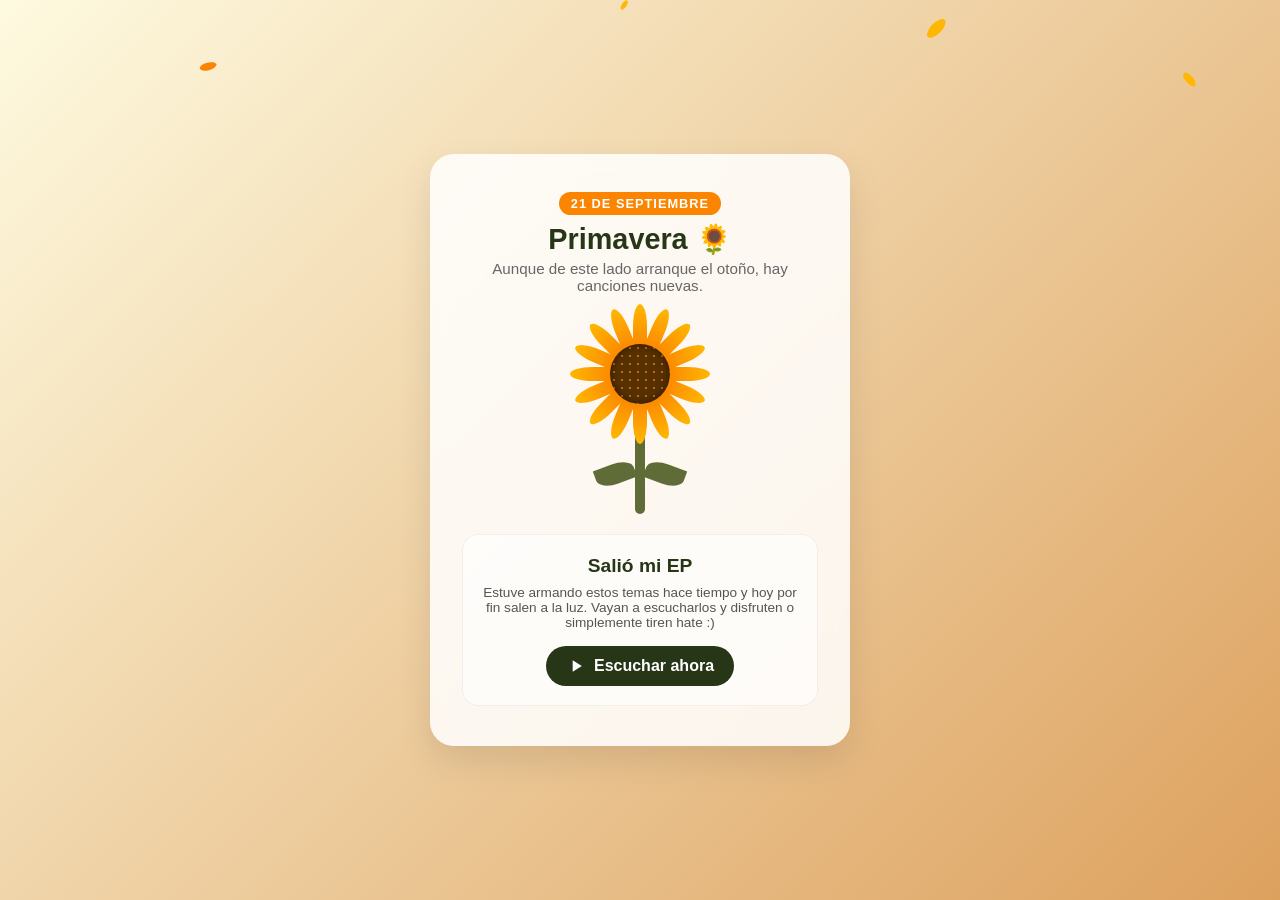
==== index.html @ 966b45fd "luna-ep 2" ====
<!DOCTYPE html>
<html lang="es">
<head>
  <meta charset="UTF-8">
  <meta name="viewport" content="width=device-width, initial-scale=1.0">
  <title>¡Feliz Primavera & Lanzamiento EP!</title>
  <link rel="stylesheet" href="style.css">
</head>
<body>

  <!-- Fondo animado para pétalos cayendo/flotando -->
  <canvas id="canvas-petals"></canvas>

  <!-- Tarjeta Principal -->
  <main class="card">
    <div class="header">
      <span class="badge">21 de Septiembre</span>
      <h1>Primavera 🌻</h1>
      <p class="subtitle">Aunque de este lado arranque el otoño, hay canciones nuevas.</p>
    </div>

    <!-- Animación del Girasol -->
    <div class="sunflower-container">
      <div class="sunflower">
        <div class="flower-center"></div>
        <div class="petals" id="petals"></div>
      </div>
      <div class="stem"></div>
      <div class="leaf leaf-left"></div>
      <div class="leaf leaf-right"></div>
    </div>

    <!-- Sección del Lanzamiento del EP -->
    <section class="ep-release">
      <h2>Salió mi EP</h2>
      <p>Estuve armando estos temas hace tiempo y hoy por fin salen a la luz. Vayan a escucharlos y disfruten o simplemente tiren hate :)</p>
      
      <a href="https://open.spotify.com/album/5CwFKggVaKTUqK1P8tBMvN" target="_blank" rel="noopener noreferrer" class="btn-listen">
        <svg class="icon" viewBox="0 0 24 24" width="20" height="20" fill="currentColor">
          <path d="M8 5v14l11-7z"/>
        </svg>
        Escuchar ahora
      </a>
    </section>
  </main>

  <script src="script.js"></script>
</body>
</html>
---- style.css ----
:root {
  --bg-color: #fefae0;
  --card-bg: rgba(255, 255, 255, 0.85);
  --primary-yellow: #ffb703;
  --center-brown: #583101;
  --stem-green: #606c38;
  --text-dark: #283618;
  --accent-orange: #fb8500;
}

* {
  box-sizing: border-box;
  margin: 0;
  padding: 0;
}

body {
  font-family: 'Segoe UI', Tahoma, Geneva, Verdana, sans-serif;
  background: linear-gradient(135deg, #fefae0 0%, #dda15e 100%);
  min-height: 100vh;
  display: flex;
  justify-content: center;
  align-items: center;
  overflow-x: hidden;
  color: var(--text-dark);
}

#canvas-petals {
  position: fixed;
  top: 0;
  left: 0;
  pointer-events: none;
  z-index: 1;
}

.card {
  position: relative;
  z-index: 2;
  background: var(--card-bg);
  backdrop-filter: blur(10px);
  padding: 2.5rem 2rem;
  border-radius: 24px;
  box-shadow: 0 15px 35px rgba(0, 0, 0, 0.1);
  max-width: 420px;
  width: 90%;
  text-align: center;
  animation: fadeIn 1.2s ease-out;
}

.badge {
  background: var(--accent-orange);
  color: #fff;
  font-size: 0.8rem;
  font-weight: bold;
  padding: 4px 12px;
  border-radius: 12px;
  text-transform: uppercase;
  letter-spacing: 1px;
}

h1 {
  font-size: 1.8rem;
  margin-top: 10px;
  color: var(--text-dark);
}

.subtitle {
  font-size: 0.95rem;
  color: #666;
  margin-top: 4px;
}

/* --- Animación del Girasol --- */
.sunflower-container {
  position: relative;
  height: 200px;
  display: flex;
  justify-content: center;
  align-items: flex-end;
  margin: 20px 0;
}

.sunflower {
  position: absolute;
  top: 10px;
  width: 100px;
  height: 100px;
  z-index: 3;
  animation: float 4s ease-in-out infinite;
}

.flower-center {
  position: absolute;
  width: 60px;
  height: 60px;
  background-color: var(--center-brown);
  background-image: radial-gradient(#bc6c25 20%, transparent 20%);
  background-size: 8px 8px;
  border-radius: 50%;
  top: 50%;
  left: 50%;
  transform: translate(-50%, -50%);
  z-index: 2;
  box-shadow: inset 0 0 10px rgba(0,0,0,0.5);
}

.petals {
  position: absolute;
  width: 100%;
  height: 100%;
}

.petal {
  position: absolute;
  top: 50%;
  left: 50%;
  width: 14px;
  height: 45px;
  background: linear-gradient(to top, var(--accent-orange), var(--primary-yellow));
  border-radius: 50% 50% 20% 20%;
  transform-origin: center bottom;
  margin-left: -7px;
  margin-top: -45px;
}

.stem {
  width: 10px;
  height: 120px;
  background-color: var(--stem-green);
  border-radius: 5px;
  z-index: 1;
}

.leaf {
  position: absolute;
  width: 40px;
  height: 20px;
  background-color: var(--stem-green);
  border-radius: 0 50% 0 50%;
  bottom: 30px;
}

.leaf-left {
  left: 50%;
  transform: translateX(-45px) rotate(-20deg);
}

.leaf-right {
  right: 50%;
  transform: translateX(45px) scaleX(-1) rotate(-20deg);
}

/* --- Sección EP --- */
.ep-release {
  background: rgba(255, 255, 255, 0.6);
  padding: 1.2rem;
  border-radius: 16px;
  border: 1px solid rgba(0, 0, 0, 0.05);
}

.ep-release h2 {
  font-size: 1.2rem;
  color: var(--text-dark);
}

.ep-release p {
  font-size: 0.85rem;
  color: #555;
  margin: 8px 0 16px;
}

.btn-listen {
  display: inline-flex;
  align-items: center;
  justify-content: center;
  gap: 8px;
  background: var(--text-dark);
  color: #fff;
  text-decoration: none;
  font-weight: 600;
  padding: 10px 20px;
  border-radius: 30px;
  transition: background 0.3s ease, transform 0.2s ease;
}

.btn-listen:hover {
  background: var(--accent-orange);
  transform: translateY(-2deg);
}

/* Keyframes */
@keyframes float {
  0%, 100% { transform: translateY(0); }
  50% { transform: translateY(-6px); }
}

@keyframes fadeIn {
  from { opacity: 0; transform: translateY(20px); }
  to { opacity: 1; transform: translateY(0); }
}
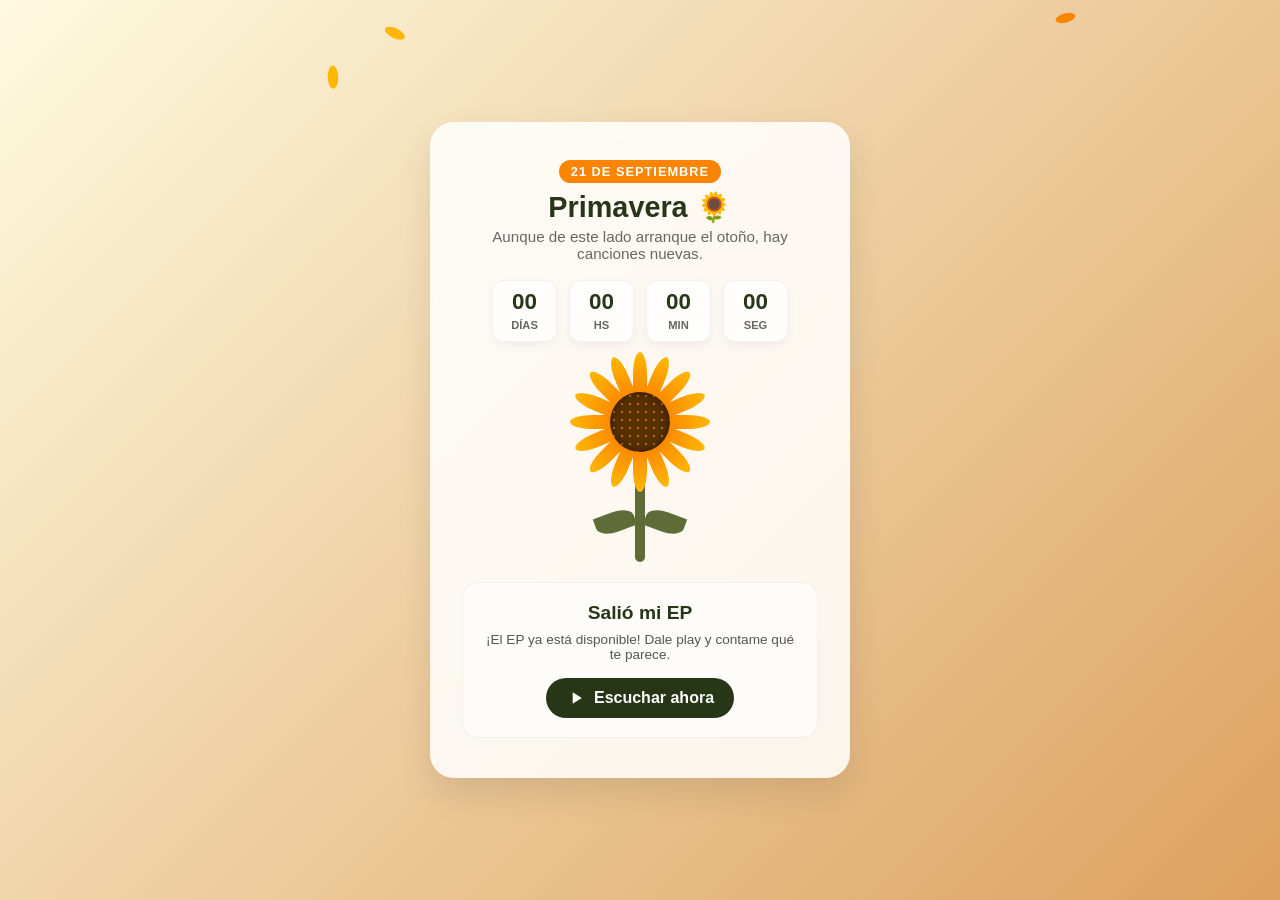
==== commit b0b01890: "Add countdown timer to EP release page Added a countdown timer to the main card section." ====
--- a/index.html
+++ b/index.html
@@ -19,6 +19,26 @@
       <p class="subtitle">Aunque de este lado arranque el otoño, hay canciones nuevas.</p>
     </div>
 
+    <!-- Cuenta Regresiva -->
+    <div class="countdown-container">
+      <div class="timer-box">
+        <span id="days">00</span>
+        <small>Días</small>
+      </div>
+      <div class="timer-box">
+        <span id="hours">00</span>
+        <small>Hs</small>
+      </div>
+      <div class="timer-box">
+        <span id="minutes">00</span>
+        <small>Min</small>
+      </div>
+      <div class="timer-box">
+        <span id="seconds">00</span>
+        <small>Seg</small>
+      </div>
+    </div>
+
     <!-- Animación del Girasol -->
     <div class="sunflower-container">
       <div class="sunflower">
@@ -33,7 +53,7 @@
     <!-- Sección del Lanzamiento del EP -->
     <section class="ep-release">
       <h2>Salió mi EP</h2>
-      <p>Estuve armando estos temas hace tiempo y hoy por fin salen a la luz. Vayan a escucharlos y disfruten o simplemente tiren hate :)</p>
+      <p id="release-text">Estuve armando estos temas hace tiempo y hoy por fin salen a la luz. Vayan a escucharlos y disfruten o simplemente tiren hate :)</p>
       
       <a href="https://open.spotify.com/album/5CwFKggVaKTUqK1P8tBMvN" target="_blank" rel="noopener noreferrer" class="btn-listen">
         <svg class="icon" viewBox="0 0 24 24" width="20" height="20" fill="currentColor">
@@ -46,4 +66,4 @@
 
   <script src="script.js"></script>
 </body>
-</html>+</html>
--- a/style.css
+++ b/style.css
@@ -197,4 +197,35 @@
 @keyframes fadeIn {
   from { opacity: 0; transform: translateY(20px); }
   to { opacity: 1; transform: translateY(0); }
-}+}
+
+/* --- Cuenta Regresiva --- */
+.countdown-container {
+  display: flex;
+  justify-content: center;
+  gap: 12px;
+  margin: 18px 0 10px;
+}
+
+.timer-box {
+  background: rgba(255, 255, 255, 0.75);
+  padding: 8px 12px;
+  border-radius: 12px;
+  min-width: 65px;
+  box-shadow: 0 4px 10px rgba(0, 0, 0, 0.05);
+  border: 1px solid rgba(0, 0, 0, 0.05);
+}
+
+.timer-box span {
+  display: block;
+  font-size: 1.4rem;
+  font-weight: bold;
+  color: var(--text-dark);
+}
+
+.timer-box small {
+  font-size: 0.7rem;
+  text-transform: uppercase;
+  color: #666;
+  font-weight: 600;
+}
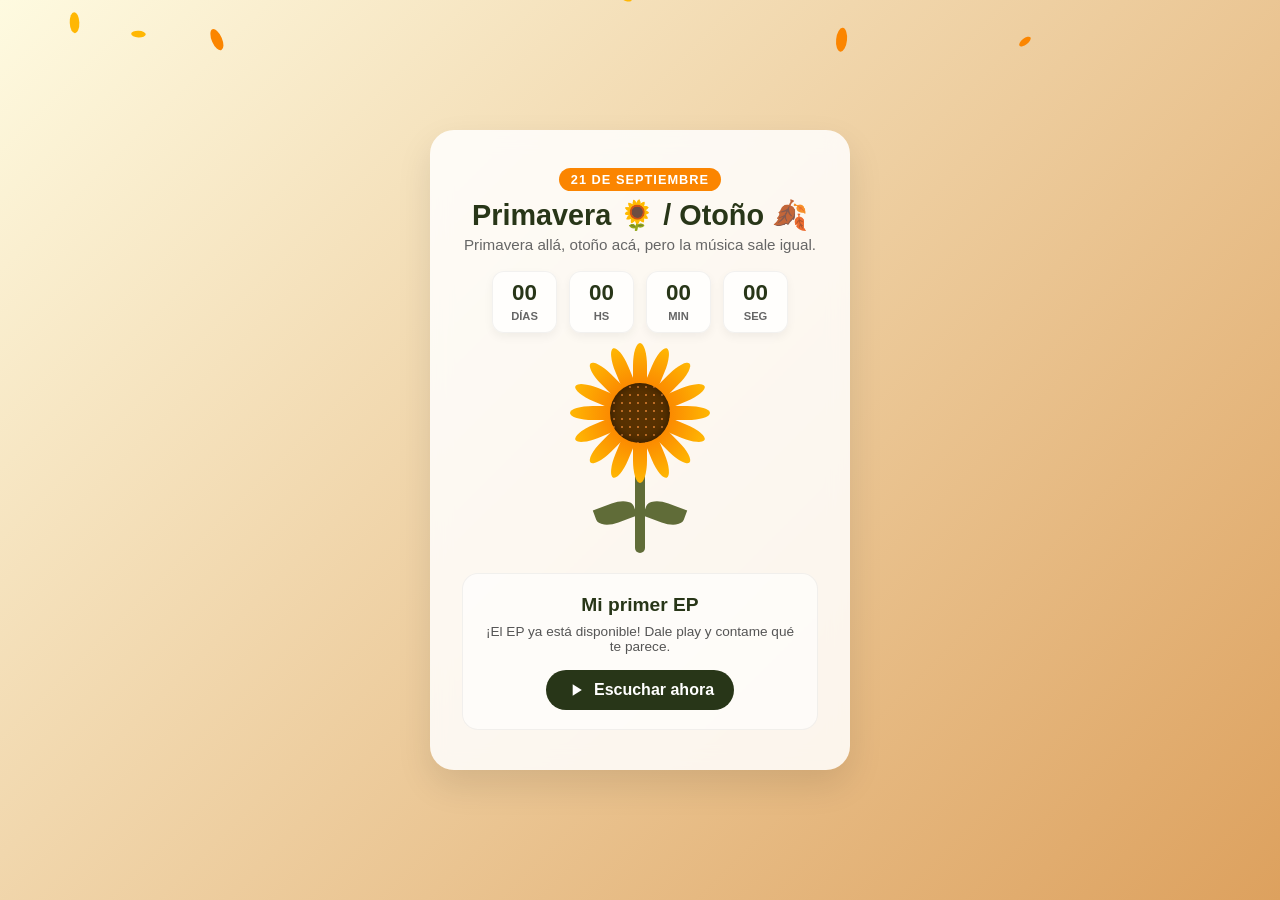
==== commit 5efa9d2a: "Modify title and subtitle for EP release Updated the title and subtitle in the main card section, an" ====
--- a/index.html
+++ b/index.html
@@ -15,8 +15,8 @@
   <main class="card">
     <div class="header">
       <span class="badge">21 de Septiembre</span>
-      <h1>Primavera 🌻</h1>
-      <p class="subtitle">Aunque de este lado arranque el otoño, hay canciones nuevas.</p>
+      <h1>Primavera 🌻 / Otoño 🍂</h1>
+      <p class="subtitle">Primavera allá, otoño acá, pero la música sale igual.</p>
     </div>
 
     <!-- Cuenta Regresiva -->
@@ -52,7 +52,7 @@
 
     <!-- Sección del Lanzamiento del EP -->
     <section class="ep-release">
-      <h2>Salió mi EP</h2>
+      <h2>Mi primer EP</h2>
       <p id="release-text">Estuve armando estos temas hace tiempo y hoy por fin salen a la luz. Vayan a escucharlos y disfruten o simplemente tiren hate :)</p>
       
       <a href="https://open.spotify.com/album/5CwFKggVaKTUqK1P8tBMvN" target="_blank" rel="noopener noreferrer" class="btn-listen">
